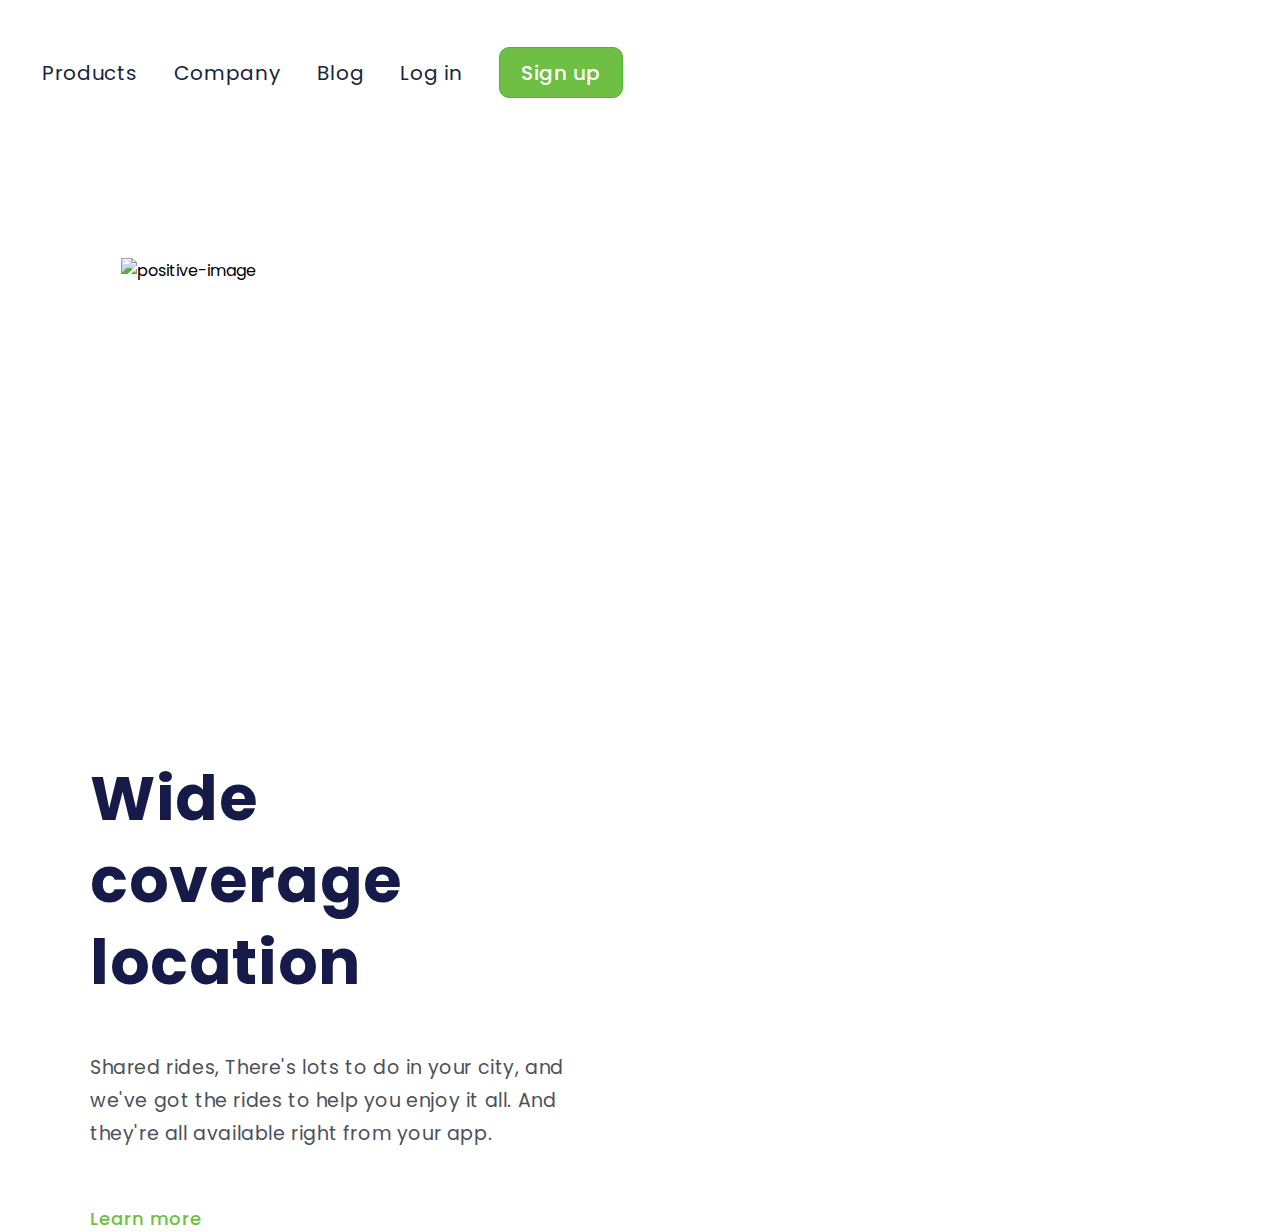
==== index.html @ 934fa9ca "Mudanças nos nomes dos arquivos" ====
<!DOCTYPE html>
<html lang="pt-br">
<head>
    <meta charset="UTF-8">
    <meta name="viewport" content="width=device-width, initial-scale=1.0">
    <title>Desafio CSS</title>
    <link rel="preconnect" href="https://fonts.googleapis.com">
    <link rel="preconnect" href="https://fonts.gstatic.com" crossorigin>
    <link href="https://fonts.googleapis.com/css2?family=Poppins:ital,wght@0,100;0,200;0,300;0,400;0,500;0,600;0,700;0,800;0,900;1,100;1,200;1,300;1,400;1,500;1,600;1,700;1,800;1,900&display=swap" rel="stylesheet">
    <link rel="stylesheet" href="./styles-2.css">
</head>
<body>
    <header>
        <a class="link-header">Products</a>
        <a class="link-header">Company</a>
        <a class="link-header">Blog</a>
        <a class="link-header">Log in</a>
        <button class="button-header">Sign up</button>
    </header>

    <main>
        <img src="../img/desafio.png" alt="positive-image" class="main-image">
        
        <section>
            <h1>Wide coverage location</h1>
            <p>Shared rides, There's lots to do in your city, and we've got the rides to help you enjoy it all. And they're all available right from your app.</p>
            <a class="link-main">Learn more</a>
        </section>
    </main>
</body>
</html>
---- styles-2.css ----
* {
    font-family: "Poppins", sans-serif;
    margin: 0;
    padding: 0;
    box-sizing: border-box;
}

header {
   margin: 47px 0 0 42px;
}

.link-header {
    font-weight: 400;
    font-size: 20px;
    line-height: 21px;
    margin-right: 32px;
    cursor: pointer;
    color: #17233D;
    letter-spacing: 0.7px;
}

.button-header {
    width: 124px;
    height: 51px;
    font-weight: 500;
    font-size: 20px;
    line-height: 24px;
    background: #6FbF44;
    border: 1px solid #4CB538;
    border-radius: 10px;
    color: #FFFFFF;
    cursor: pointer;
    letter-spacing: 0.7px;
}

.main-image {
    width: 595.18px;
    height: 500px;
    margin-top: 160px;
    margin-left: 121px;
    display: inline-block;
}

section {
    display: inline-block;
    margin-left: 90px;
    width: 493px;
}

h1 {
    font-weight: 700;
    font-size: 62px;
    line-height: 82px;
    color: #161A49;
    letter-spacing: 0.6px;
}

p {
    font-weight: 400;
    font-size: 19px;
    line-height: 33px;
    color: #4B505A;
    margin-top: 47px;
    margin-bottom: 55px;
    letter-spacing: 0.6px;
}

.link-main {
    font-weight: 500;
    font-size: 18px;
    line-height: 27px;
    color: #6FbF44;
    cursor: pointer;
    letter-spacing: 1px;
}

@media screen and (max-width: 720px) {
    body {
        margin: 0;
        padding: 0;
        width: calc(100vw - 0px);
    }

    header {
        margin: 0;
        padding: 0;
        width: 100vw;
        height: 2%;
    }
    
    .link-header {
        display: none;
    }

    .button-header {
        font-weight: 500;
        font-size: 12px;
        line-height: 18px;
        position: absolute;
        top: 2%;
        left: 65%;
    }

    .main-image {
        width: 90%;
        height: 288px;
        margin: 0;
        position: relative;
        top: 60vh;
        left: 5%;
    }

    section {
        margin: 0;
        position: relative;
        left: 11%;
        bottom: 15vh;
    }

    h1 {
        width: 278px;
        height: 60px;
        font-size: 30px;
        line-height: 30px;
        text-align: center;
    }

    p {
        font-size: 18px;
        line-height: 33px;
        text-align: center;
        width: 304px;
        height: 165px;
        margin-top: 15px;
        margin-bottom: 15px;
    }

    .link-main {
        text-align: center;
        left: 19%;
        position: relative;
    }
}
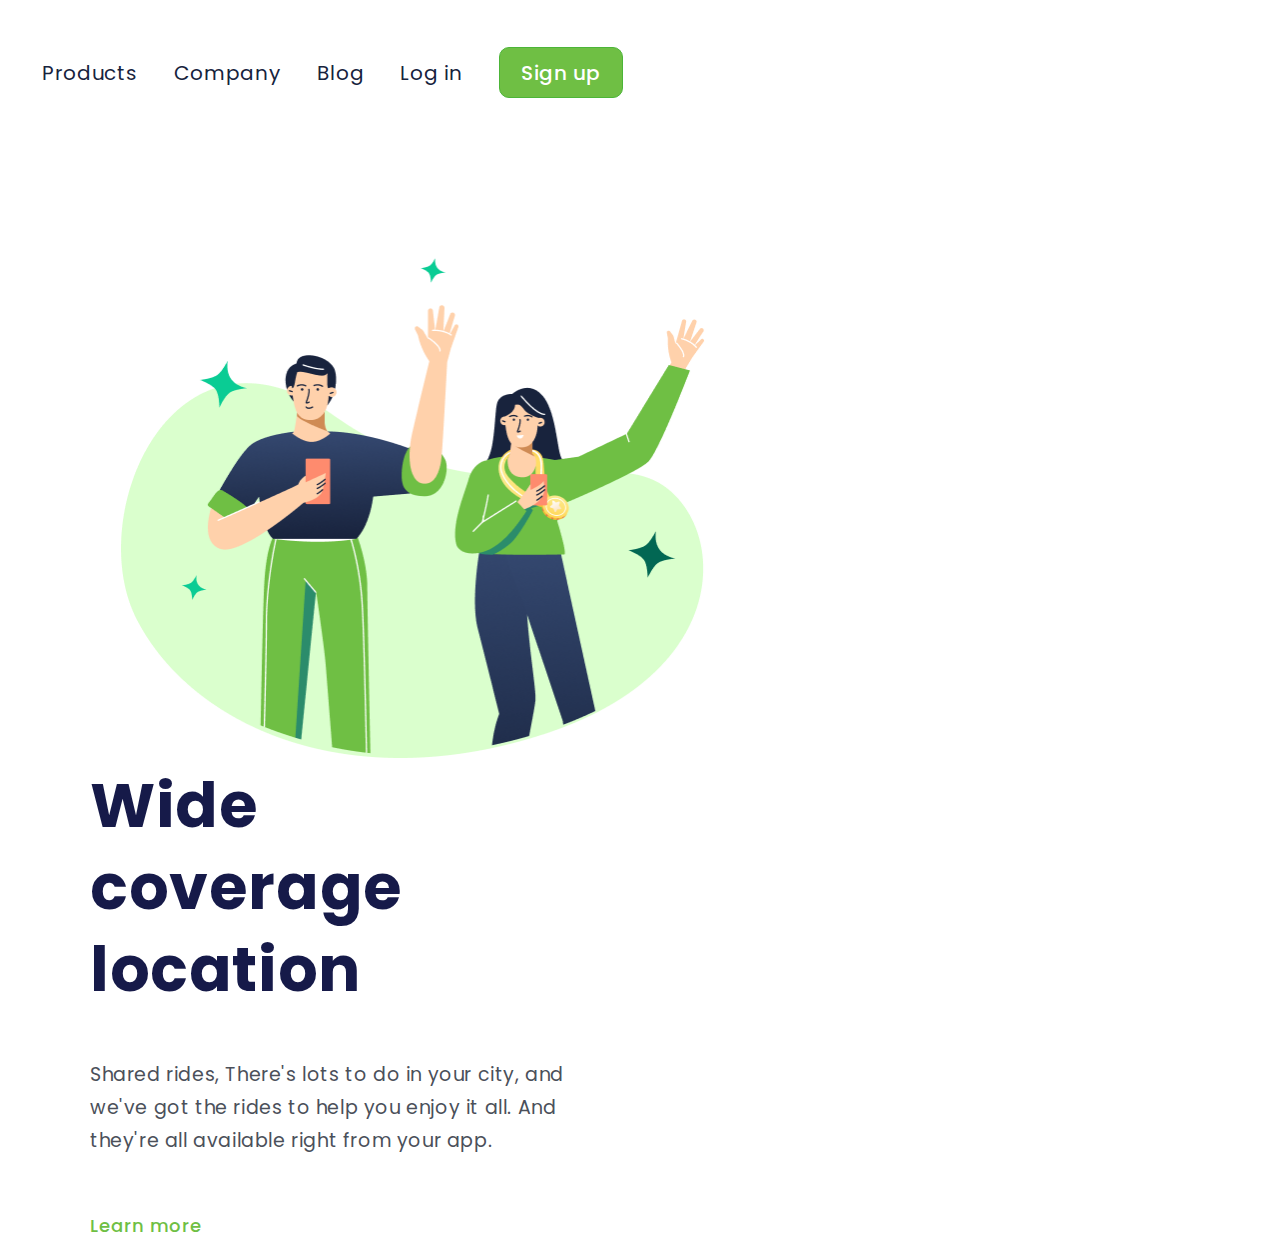
==== commit 6d250dd2: "Correção de bugs e nova imagem" ====
--- a/index.html
+++ b/index.html
@@ -7,7 +7,7 @@
     <link rel="preconnect" href="https://fonts.googleapis.com">
     <link rel="preconnect" href="https://fonts.gstatic.com" crossorigin>
     <link href="https://fonts.googleapis.com/css2?family=Poppins:ital,wght@0,100;0,200;0,300;0,400;0,500;0,600;0,700;0,800;0,900;1,100;1,200;1,300;1,400;1,500;1,600;1,700;1,800;1,900&display=swap" rel="stylesheet">
-    <link rel="stylesheet" href="./styles-2.css">
+    <link rel="stylesheet" href="./styles.css">
 </head>
 <body>
     <header>
@@ -19,7 +19,7 @@
     </header>
 
     <main>
-        <img src="../img/desafio.png" alt="positive-image" class="main-image">
+        <img src="./assets/desafio.png" alt="positive-image" class="main-image">
         
         <section>
             <h1>Wide coverage location</h1>
@@ -28,4 +28,4 @@
         </section>
     </main>
 </body>
-</html>+</html>
--- a/styles.css
+++ b/styles.css
@@ -0,0 +1,143 @@
+* {
+    font-family: "Poppins", sans-serif;
+    margin: 0;
+    padding: 0;
+    box-sizing: border-box;
+}
+
+header {
+   margin: 47px 0 0 42px;
+}
+
+.link-header {
+    font-weight: 400;
+    font-size: 20px;
+    line-height: 21px;
+    margin-right: 32px;
+    cursor: pointer;
+    color: #17233D;
+    letter-spacing: 0.7px;
+}
+
+.button-header {
+    width: 124px;
+    height: 51px;
+    font-weight: 500;
+    font-size: 20px;
+    line-height: 24px;
+    background: #6FbF44;
+    border: 1px solid #4CB538;
+    border-radius: 10px;
+    color: #FFFFFF;
+    cursor: pointer;
+    letter-spacing: 0.7px;
+}
+
+.main-image {
+    width: 595.18px;
+    height: 500px;
+    margin-top: 160px;
+    margin-left: 121px;
+    display: inline-block;
+}
+
+section {
+    display: inline-block;
+    margin-left: 90px;
+    width: 493px;
+}
+
+h1 {
+    font-weight: 700;
+    font-size: 62px;
+    line-height: 82px;
+    color: #161A49;
+    letter-spacing: 0.6px;
+}
+
+p {
+    font-weight: 400;
+    font-size: 19px;
+    line-height: 33px;
+    color: #4B505A;
+    margin-top: 47px;
+    margin-bottom: 55px;
+    letter-spacing: 0.6px;
+}
+
+.link-main {
+    font-weight: 500;
+    font-size: 18px;
+    line-height: 27px;
+    color: #6FbF44;
+    cursor: pointer;
+    letter-spacing: 1px;
+}
+
+@media screen and (max-width: 720px) {
+    body {
+        margin: 0;
+        padding: 0;
+        width: calc(100vw - 0px);
+    }
+
+    header {
+        margin: 0;
+        padding: 0;
+        width: 100vw;
+        height: 2%;
+    }
+    
+    .link-header {
+        display: none;
+    }
+
+    .button-header {
+        font-weight: 500;
+        font-size: 12px;
+        line-height: 18px;
+        position: absolute;
+        top: 2%;
+        left: 65%;
+    }
+
+    .main-image {
+        width: 90%;
+        height: 288px;
+        margin: 0;
+        position: relative;
+        top: 60vh;
+        left: 5%;
+    }
+
+    section {
+        margin: 0;
+        position: relative;
+        left: 11%;
+        bottom: 15vh;
+    }
+
+    h1 {
+        width: 278px;
+        height: 60px;
+        font-size: 30px;
+        line-height: 30px;
+        text-align: center;
+    }
+
+    p {
+        font-size: 18px;
+        line-height: 33px;
+        text-align: center;
+        width: 304px;
+        height: 165px;
+        margin-top: 15px;
+        margin-bottom: 15px;
+    }
+
+    .link-main {
+        text-align: center;
+        left: 19%;
+        position: relative;
+    }
+}